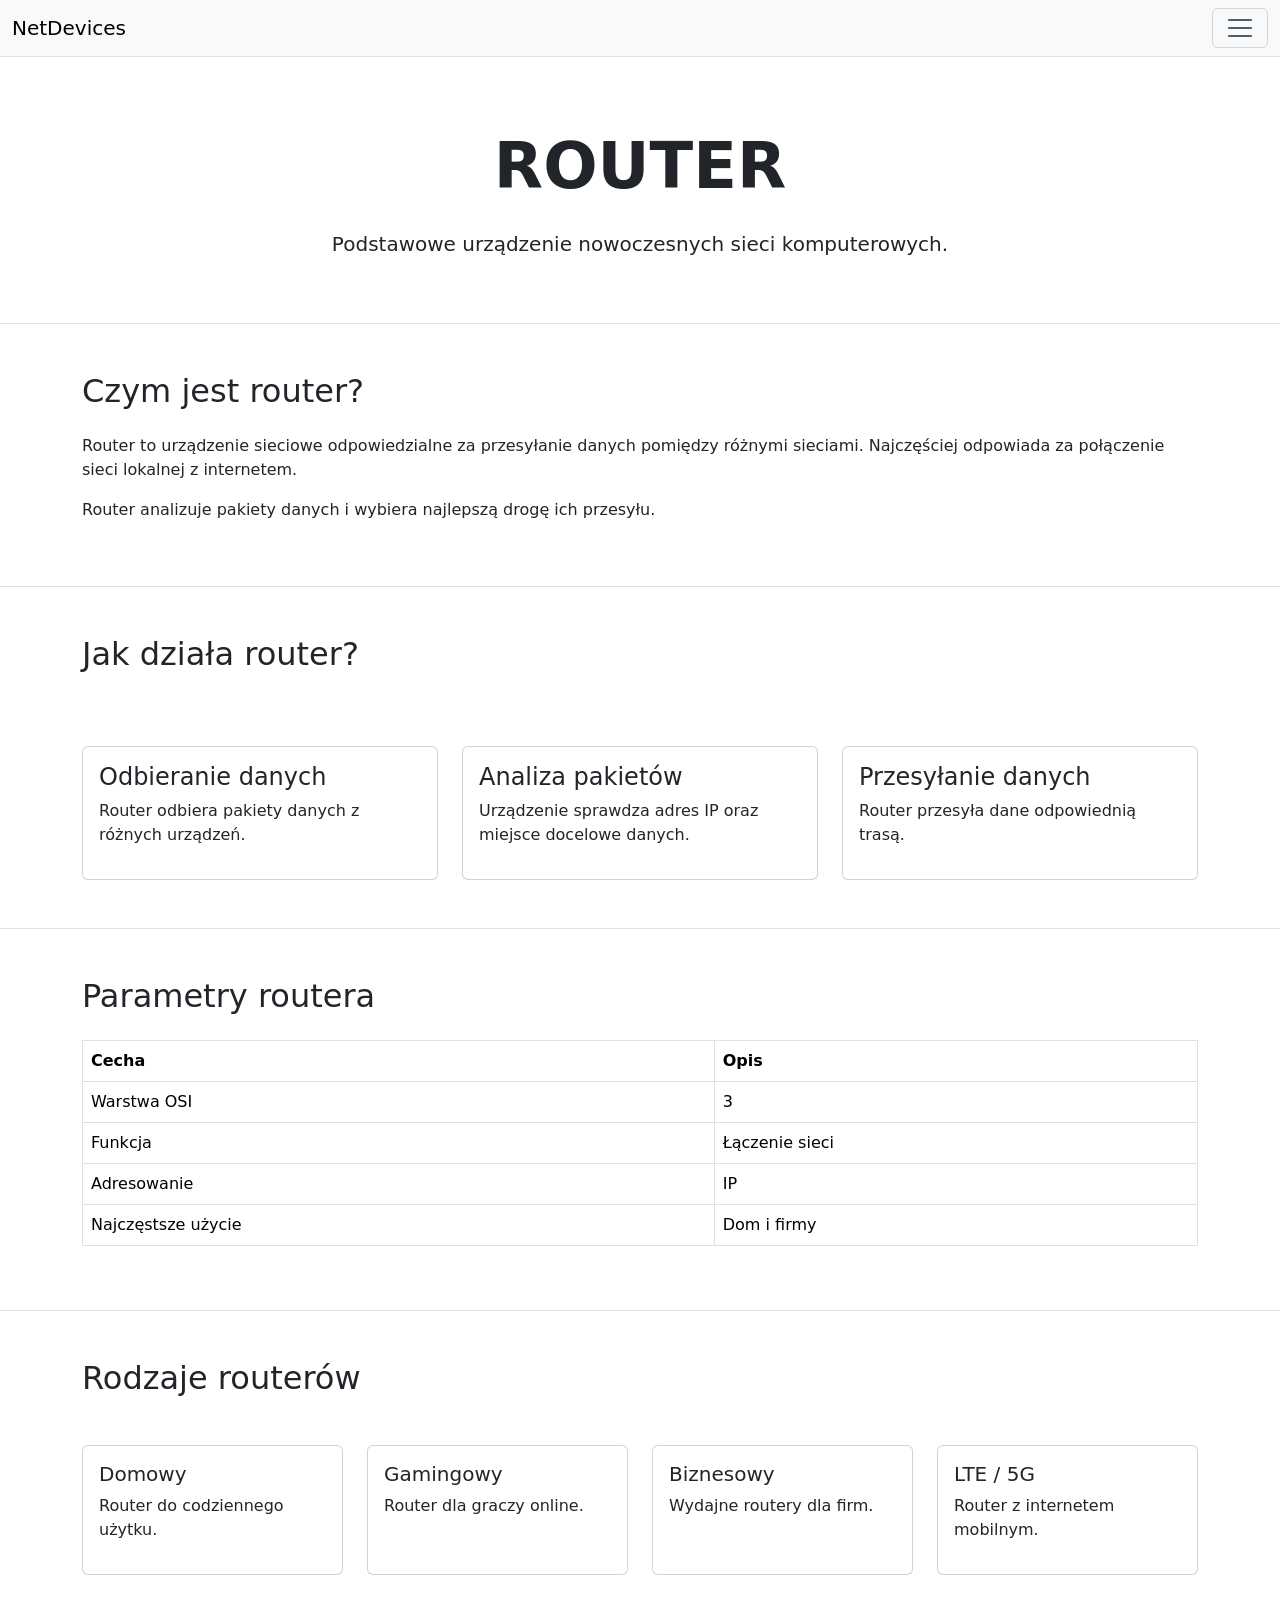
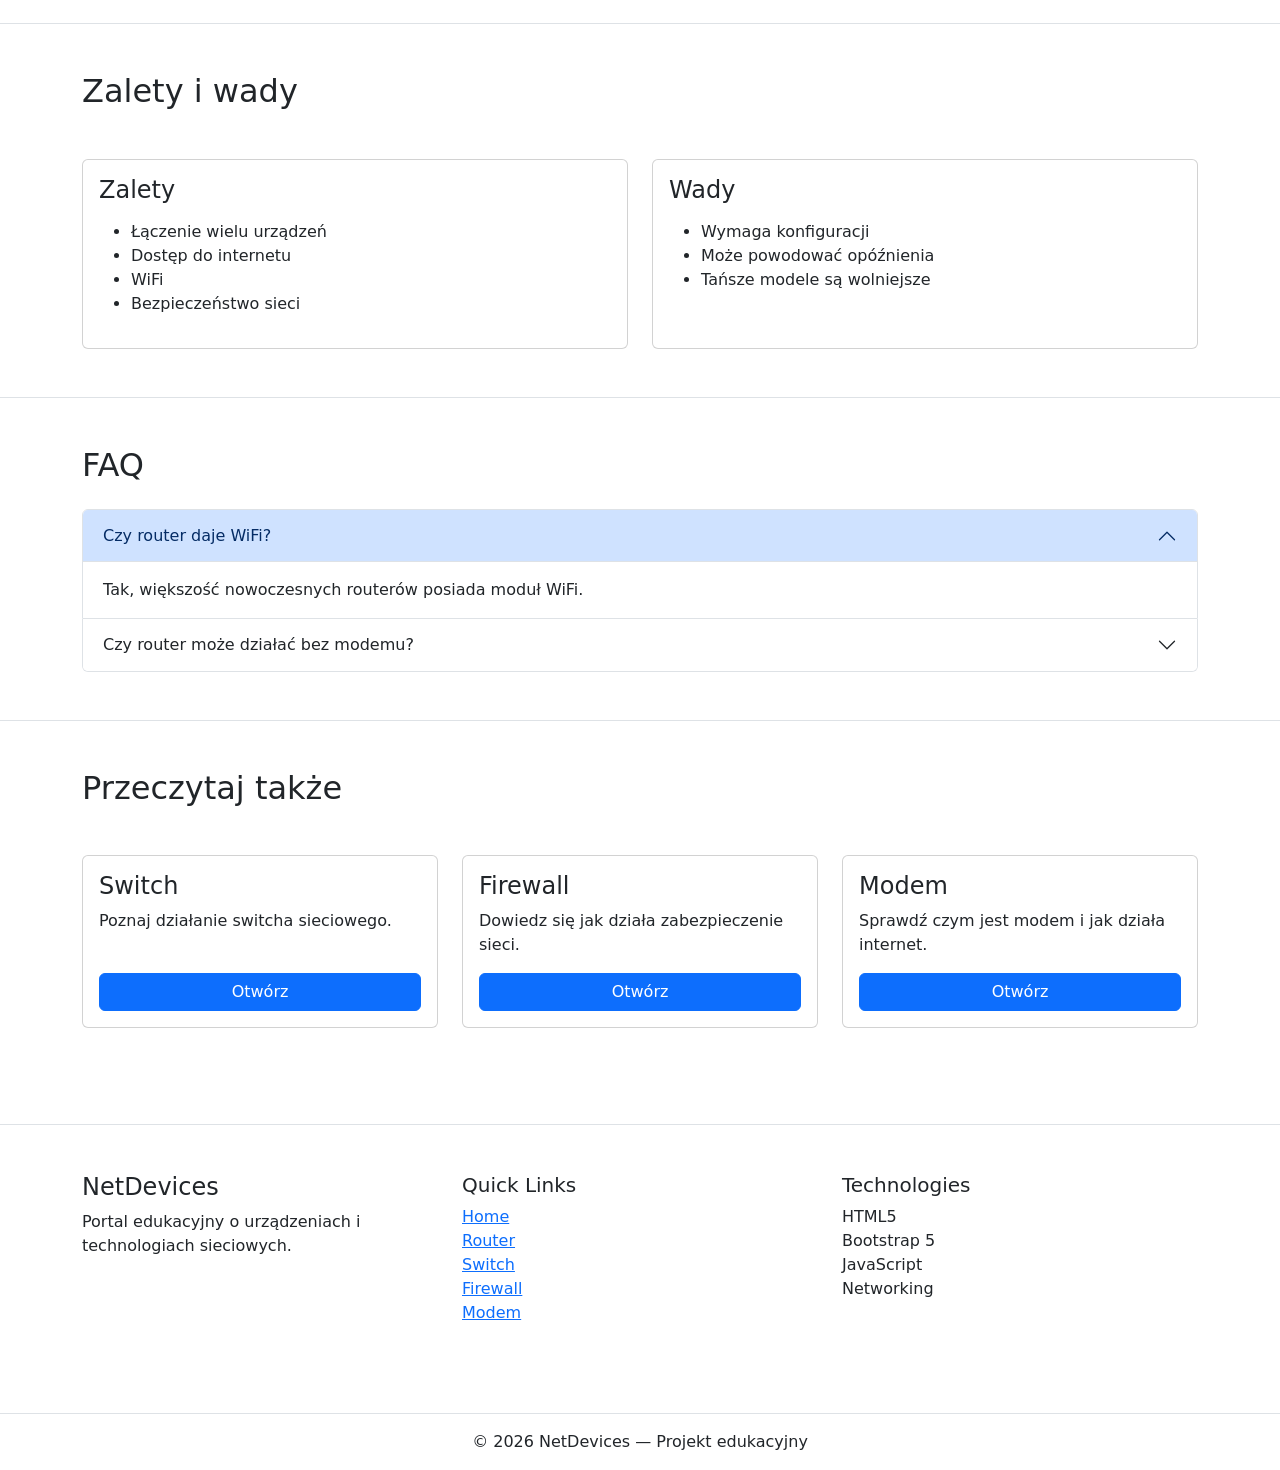
==== router.html @ 921798d5 "router od chata" ====
<!DOCTYPE html>
<html lang="pl">
<head>

    <meta charset="UTF-8">
    <meta name="viewport" content="width=device-width, initial-scale=1.0">

    <title>Router | NetDevices</title>

    <!-- BOOTSTRAP -->

    <link
        href="https://cdn.jsdelivr.net/npm/bootstrap@5.3.3/dist/css/bootstrap.min.css"
        rel="stylesheet"
    >

</head>
<body style="padding-top: 80px;">

    <!-- NAVBAR -->

    <nav class="navbar fixed-top bg-body-tertiary border-bottom">

        <div class="container-fluid">

            <!-- LOGO -->

            <a class="navbar-brand" href="index.html" id="logo">
                NetDevices
            </a>

            <!-- BUTTON -->

            <button
                class="navbar-toggler ms-auto"
                type="button"
                data-bs-toggle="collapse"
                data-bs-target="#menu"
            >

                <span class="navbar-toggler-icon"></span>

            </button>

            <!-- MENU -->

            <div
                class="collapse navbar-collapse position-absolute top-100 end-0 bg-body-tertiary p-3 border"
                id="menu"
            >

                <ul class="navbar-nav text-end">

                    <li class="nav-item">
                        <a class="nav-link" href="index.html">
                            Home
                        </a>
                    </li>

                    <li class="nav-item">
                        <a class="nav-link active" href="router.html">
                            Router
                        </a>
                    </li>

                    <li class="nav-item">
                        <a class="nav-link" href="switch.html">
                            Switch
                        </a>
                    </li>

                    <li class="nav-item">
                        <a class="nav-link" href="firewall.html">
                            Firewall
                        </a>
                    </li>

                    <li class="nav-item">
                        <a class="nav-link" href="modem.html">
                            Modem
                        </a>
                    </li>

                    <li class="nav-item">
                        <a class="nav-link" href="faq.html">
                            FAQ
                        </a>
                    </li>

                </ul>

            </div>

        </div>

    </nav>


    <!-- HERO -->

    <section class="py-5 text-center">

        <div class="container">

            <h1 class="display-3 fw-bold">
                ROUTER
            </h1>

            <p class="lead mt-4">

                Podstawowe urządzenie nowoczesnych
                sieci komputerowych.

            </p>

        </div>

    </section>


    <!-- CZYM JEST ROUTER -->

    <section class="py-5 border-top">

        <div class="container">

            <h2>
                Czym jest router?
            </h2>

            <p class="mt-4">

                Router to urządzenie sieciowe odpowiedzialne
                za przesyłanie danych pomiędzy różnymi sieciami.
                Najczęściej odpowiada za połączenie sieci lokalnej
                z internetem.

            </p>

            <p>

                Router analizuje pakiety danych i wybiera
                najlepszą drogę ich przesyłu.

            </p>

        </div>

    </section>


    <!-- JAK DZIAŁA -->

    <section class="py-5 border-top">

        <div class="container">

            <h2>
                Jak działa router?
            </h2>

            <div class="row mt-5 g-4">

                <div class="col-md-4">

                    <div class="card h-100">

                        <div class="card-body">

                            <h4>
                                Odbieranie danych
                            </h4>

                            <p>

                                Router odbiera pakiety danych
                                z różnych urządzeń.

                            </p>

                        </div>

                    </div>

                </div>


                <div class="col-md-4">

                    <div class="card h-100">

                        <div class="card-body">

                            <h4>
                                Analiza pakietów
                            </h4>

                            <p>

                                Urządzenie sprawdza adres IP
                                oraz miejsce docelowe danych.

                            </p>

                        </div>

                    </div>

                </div>


                <div class="col-md-4">

                    <div class="card h-100">

                        <div class="card-body">

                            <h4>
                                Przesyłanie danych
                            </h4>

                            <p>

                                Router przesyła dane
                                odpowiednią trasą.

                            </p>

                        </div>

                    </div>

                </div>

            </div>

        </div>

    </section>


    <!-- TABELA -->

    <section class="py-5 border-top">

        <div class="container">

            <h2>
                Parametry routera
            </h2>

            <div class="table-responsive mt-4">

                <table class="table table-bordered">

                    <thead>

                        <tr>

                            <th>Cecha</th>
                            <th>Opis</th>

                        </tr>

                    </thead>

                    <tbody>

                        <tr>

                            <td>Warstwa OSI</td>
                            <td>3</td>

                        </tr>

                        <tr>

                            <td>Funkcja</td>
                            <td>Łączenie sieci</td>

                        </tr>

                        <tr>

                            <td>Adresowanie</td>
                            <td>IP</td>

                        </tr>

                        <tr>

                            <td>Najczęstsze użycie</td>
                            <td>Dom i firmy</td>

                        </tr>

                    </tbody>

                </table>

            </div>

        </div>

    </section>


    <!-- RODZAJE -->

    <section class="py-5 border-top">

        <div class="container">

            <h2>
                Rodzaje routerów
            </h2>

            <div class="row g-4 mt-4">

                <div class="col-md-3">

                    <div class="card h-100">

                        <div class="card-body">

                            <h5>
                                Domowy
                            </h5>

                            <p>
                                Router do codziennego użytku.
                            </p>

                        </div>

                    </div>

                </div>


                <div class="col-md-3">

                    <div class="card h-100">

                        <div class="card-body">

                            <h5>
                                Gamingowy
                            </h5>

                            <p>
                                Router dla graczy online.
                            </p>

                        </div>

                    </div>

                </div>


                <div class="col-md-3">

                    <div class="card h-100">

                        <div class="card-body">

                            <h5>
                                Biznesowy
                            </h5>

                            <p>
                                Wydajne routery dla firm.
                            </p>

                        </div>

                    </div>

                </div>


                <div class="col-md-3">

                    <div class="card h-100">

                        <div class="card-body">

                            <h5>
                                LTE / 5G
                            </h5>

                            <p>
                                Router z internetem mobilnym.
                            </p>

                        </div>

                    </div>

                </div>

            </div>

        </div>

    </section>


    <!-- ZALETY I WADY -->

    <section class="py-5 border-top">

        <div class="container">

            <h2>
                Zalety i wady
            </h2>

            <div class="row mt-4 g-4">

                <!-- ZALETY -->

                <div class="col-md-6">

                    <div class="card h-100">

                        <div class="card-body">

                            <h4>
                                Zalety
                            </h4>

                            <ul class="mt-3">

                                <li>Łączenie wielu urządzeń</li>
                                <li>Dostęp do internetu</li>
                                <li>WiFi</li>
                                <li>Bezpieczeństwo sieci</li>

                            </ul>

                        </div>

                    </div>

                </div>


                <!-- WADY -->

                <div class="col-md-6">

                    <div class="card h-100">

                        <div class="card-body">

                            <h4>
                                Wady
                            </h4>

                            <ul class="mt-3">

                                <li>Wymaga konfiguracji</li>
                                <li>Może powodować opóźnienia</li>
                                <li>Tańsze modele są wolniejsze</li>

                            </ul>

                        </div>

                    </div>

                </div>

            </div>

        </div>

    </section>


    <!-- FAQ -->

    <section class="py-5 border-top">

        <div class="container">

            <h2>
                FAQ
            </h2>

            <div class="accordion mt-4">

                <!-- ITEM -->

                <div class="accordion-item">

                    <h2 class="accordion-header">

                        <button
                            class="accordion-button"
                            type="button"
                            data-bs-toggle="collapse"
                            data-bs-target="#faq1"
                        >

                            Czy router daje WiFi?

                        </button>

                    </h2>

                    <div
                        id="faq1"
                        class="accordion-collapse collapse show"
                    >

                        <div class="accordion-body">

                            Tak, większość nowoczesnych routerów
                            posiada moduł WiFi.

                        </div>

                    </div>

                </div>


                <!-- ITEM -->

                <div class="accordion-item">

                    <h2 class="accordion-header">

                        <button
                            class="accordion-button collapsed"
                            type="button"
                            data-bs-toggle="collapse"
                            data-bs-target="#faq2"
                        >

                            Czy router może działać bez modemu?

                        </button>

                    </h2>

                    <div
                        id="faq2"
                        class="accordion-collapse collapse"
                    >

                        <div class="accordion-body">

                            Router potrzebuje połączenia z internetem,
                            które zwykle dostarcza modem.

                        </div>

                    </div>

                </div>

            </div>

        </div>

    </section>


    <!-- INNE URZĄDZENIA -->

    <section class="py-5 border-top">

        <div class="container">

            <h2>
                Przeczytaj także
            </h2>

            <div class="row g-4 mt-4">

                <div class="col-md-4">

                    <div class="card h-100">

                        <div class="card-body d-flex flex-column">

                            <h4>
                                Switch
                            </h4>

                            <p>

                                Poznaj działanie switcha
                                sieciowego.

                            </p>

                            <a href="switch.html" class="btn btn-primary mt-auto">
                                Otwórz
                            </a>

                        </div>

                    </div>

                </div>


                <div class="col-md-4">

                    <div class="card h-100">

                        <div class="card-body d-flex flex-column">

                            <h4>
                                Firewall
                            </h4>

                            <p>

                                Dowiedz się jak działa
                                zabezpieczenie sieci.

                            </p>

                            <a href="firewall.html" class="btn btn-primary mt-auto">
                                Otwórz
                            </a>

                        </div>

                    </div>

                </div>


                <div class="col-md-4">

                    <div class="card h-100">

                        <div class="card-body d-flex flex-column">

                            <h4>
                                Modem
                            </h4>

                            <p>

                                Sprawdź czym jest modem
                                i jak działa internet.

                            </p>

                            <a href="modem.html" class="btn btn-primary mt-auto">
                                Otwórz
                            </a>

                        </div>

                    </div>

                </div>

            </div>

        </div>

    </section>


    <!-- FOOTER -->

    <footer class="mt-5 border-top">

        <div class="container py-5">

            <div class="row">

                <!-- OPIS -->

                <div class="col-md-4 mb-4">

                    <h4>
                        NetDevices
                    </h4>

                    <p>

                        Portal edukacyjny o urządzeniach
                        i technologiach sieciowych.

                    </p>

                </div>


                <!-- QUICK LINKS -->

                <div class="col-md-4 mb-4">

                    <h5>
                        Quick Links
                    </h5>

                    <ul class="list-unstyled">

                        <li><a href="index.html">Home</a></li>
                        <li><a href="router.html">Router</a></li>
                        <li><a href="switch.html">Switch</a></li>
                        <li><a href="firewall.html">Firewall</a></li>
                        <li><a href="modem.html">Modem</a></li>

                    </ul>

                </div>


                <!-- TECHNOLOGIE -->

                <div class="col-md-4 mb-4">

                    <h5>
                        Technologies
                    </h5>

                    <ul class="list-unstyled">

                        <li>HTML5</li>
                        <li>Bootstrap 5</li>
                        <li>JavaScript</li>
                        <li>Networking</li>

                    </ul>

                </div>

            </div>

        </div>


        <!-- COPYRIGHT -->

        <div class="text-center py-3 border-top">

            <p class="mb-0">

                © 2026 NetDevices —
                Projekt edukacyjny

            </p>

        </div>

    </footer>


    <!-- JS -->

    <script>

        document.getElementById("logo").addEventListener("click", function(e) {

            e.preventDefault();

            if (!window.location.pathname.includes("router.html")) {

                window.location.href = "index.html";
                return;

            }

            window.scrollTo({

                top: 0,
                behavior: "smooth"

            });

        });

    </script>


    <!-- BOOTSTRAP JS -->

    <script
        src="https://cdn.jsdelivr.net/npm/bootstrap@5.3.3/dist/js/bootstrap.bundle.min.js">
    </script>

</body>
</html>
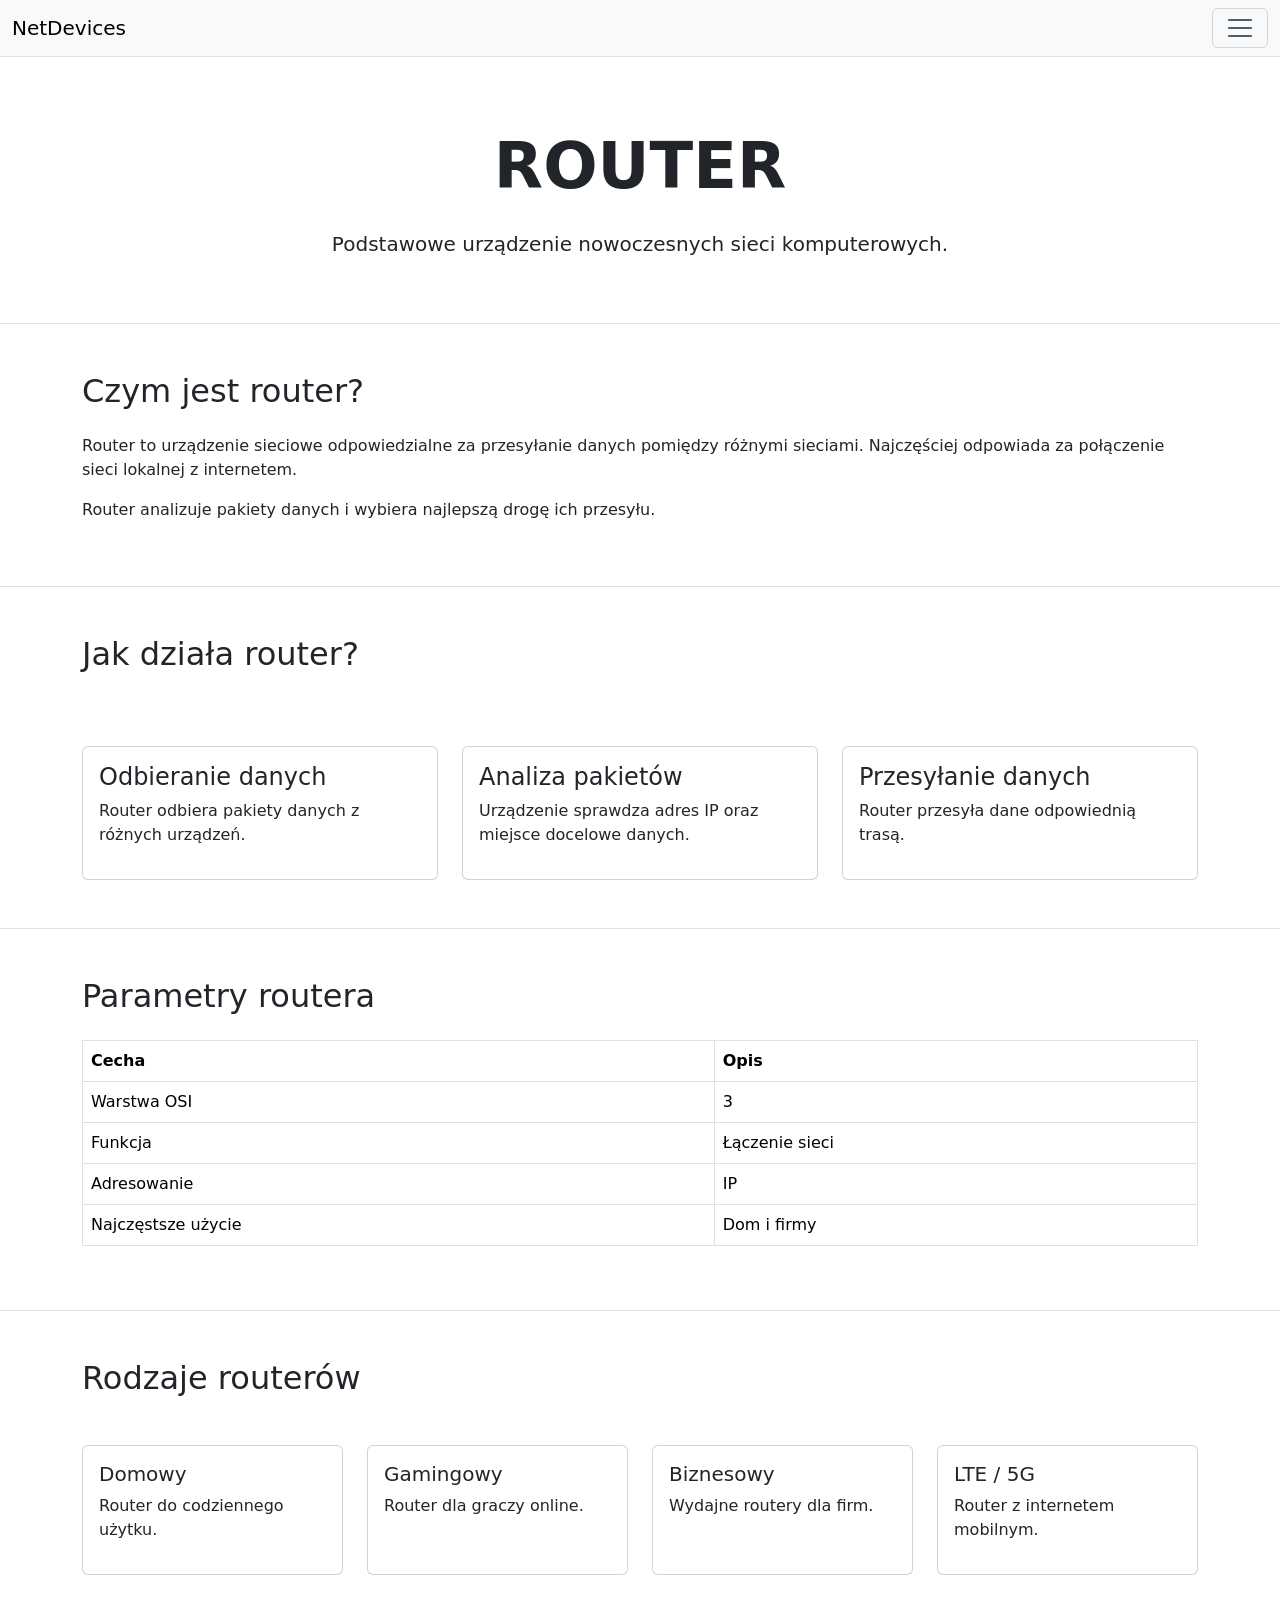
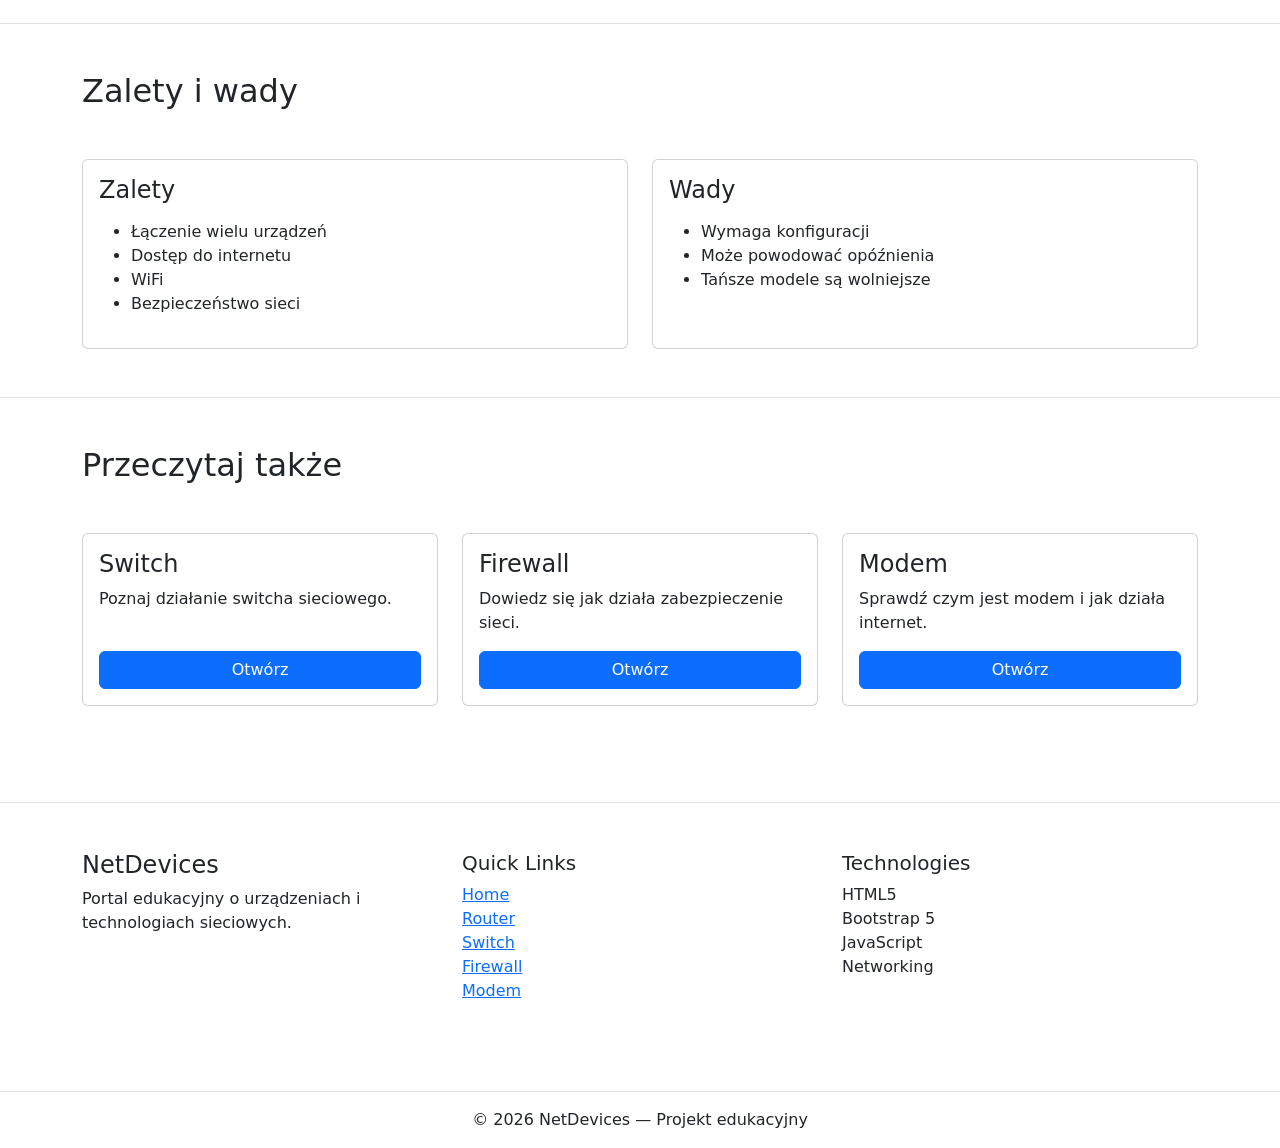
==== commit 745ed5f0: "Usuniete FAQ" ====
--- a/router.html
+++ b/router.html
@@ -480,96 +480,6 @@
     </section>
 
 
-    <!-- FAQ -->
-
-    <section class="py-5 border-top">
-
-        <div class="container">
-
-            <h2>
-                FAQ
-            </h2>
-
-            <div class="accordion mt-4">
-
-                <!-- ITEM -->
-
-                <div class="accordion-item">
-
-                    <h2 class="accordion-header">
-
-                        <button
-                            class="accordion-button"
-                            type="button"
-                            data-bs-toggle="collapse"
-                            data-bs-target="#faq1"
-                        >
-
-                            Czy router daje WiFi?
-
-                        </button>
-
-                    </h2>
-
-                    <div
-                        id="faq1"
-                        class="accordion-collapse collapse show"
-                    >
-
-                        <div class="accordion-body">
-
-                            Tak, większość nowoczesnych routerów
-                            posiada moduł WiFi.
-
-                        </div>
-
-                    </div>
-
-                </div>
-
-
-                <!-- ITEM -->
-
-                <div class="accordion-item">
-
-                    <h2 class="accordion-header">
-
-                        <button
-                            class="accordion-button collapsed"
-                            type="button"
-                            data-bs-toggle="collapse"
-                            data-bs-target="#faq2"
-                        >
-
-                            Czy router może działać bez modemu?
-
-                        </button>
-
-                    </h2>
-
-                    <div
-                        id="faq2"
-                        class="accordion-collapse collapse"
-                    >
-
-                        <div class="accordion-body">
-
-                            Router potrzebuje połączenia z internetem,
-                            które zwykle dostarcza modem.
-
-                        </div>
-
-                    </div>
-
-                </div>
-
-            </div>
-
-        </div>
-
-    </section>
-
-
     <!-- INNE URZĄDZENIA -->
 
     <section class="py-5 border-top">
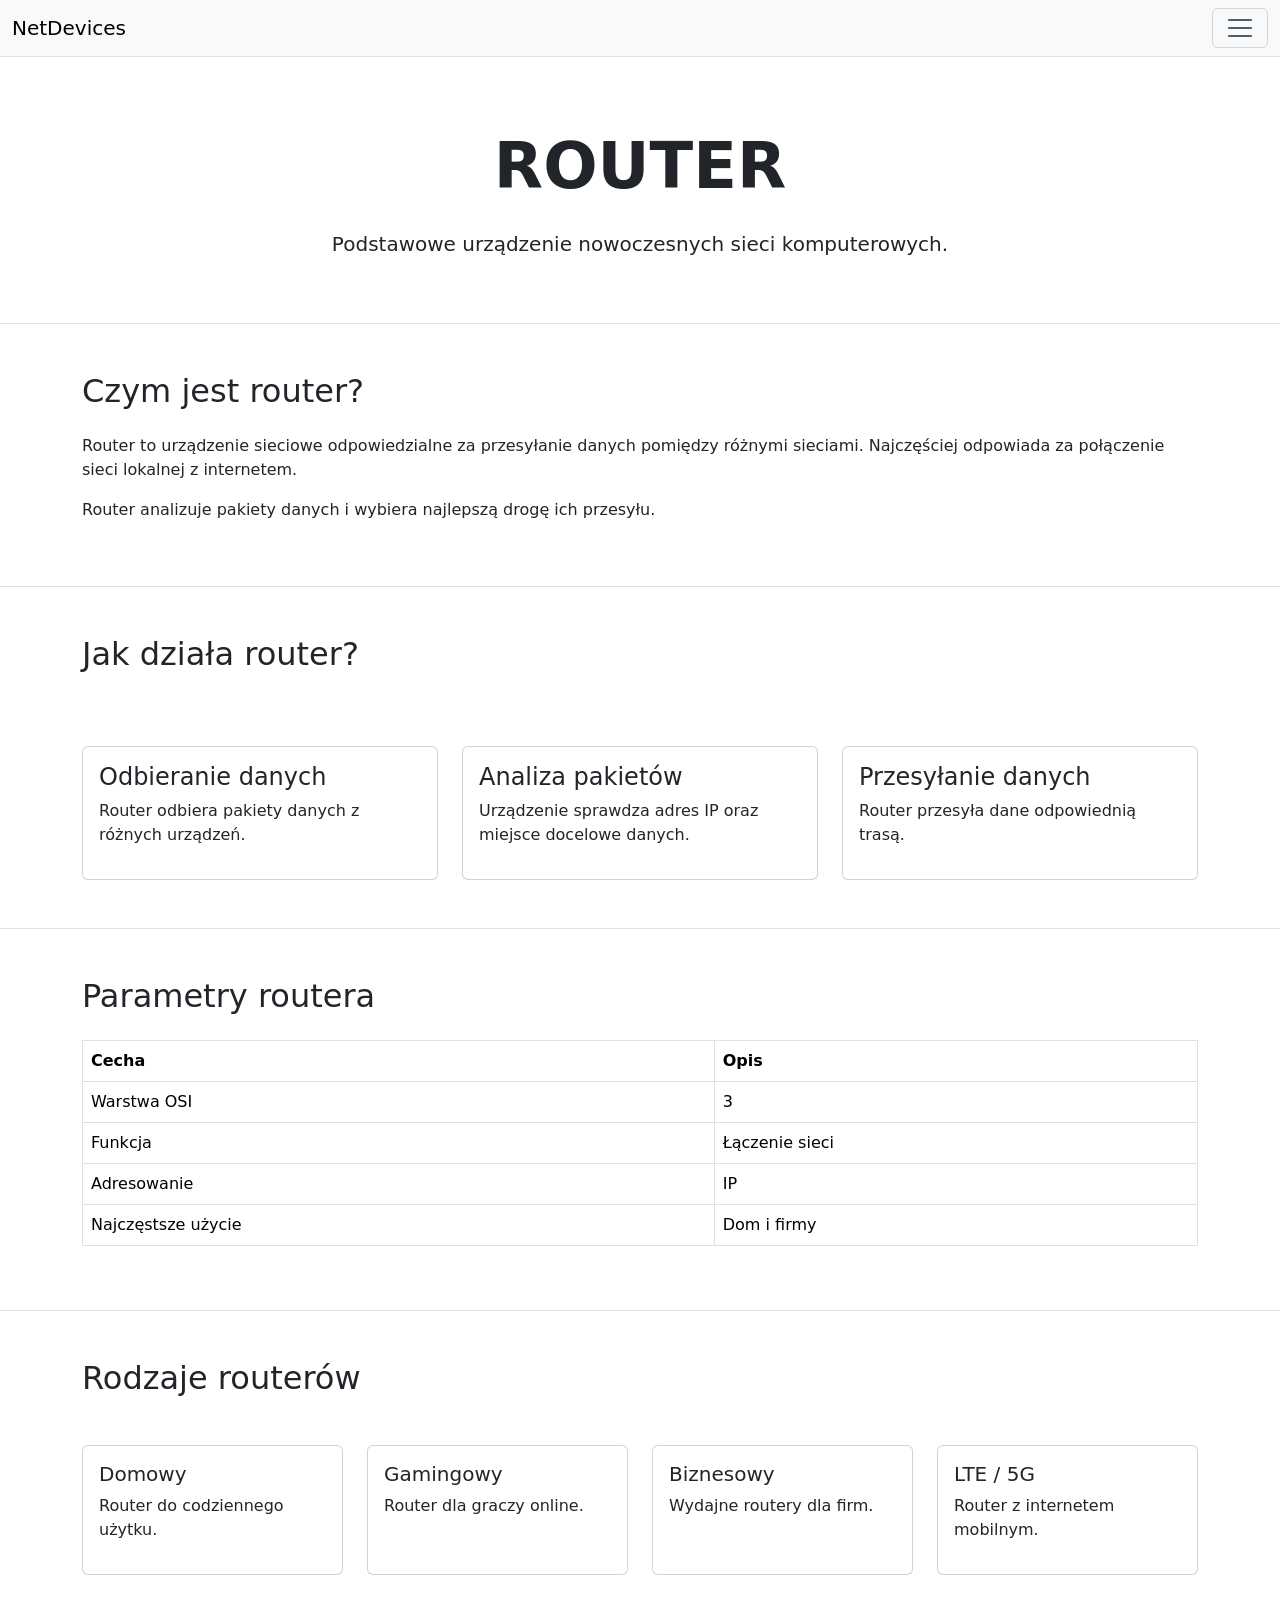
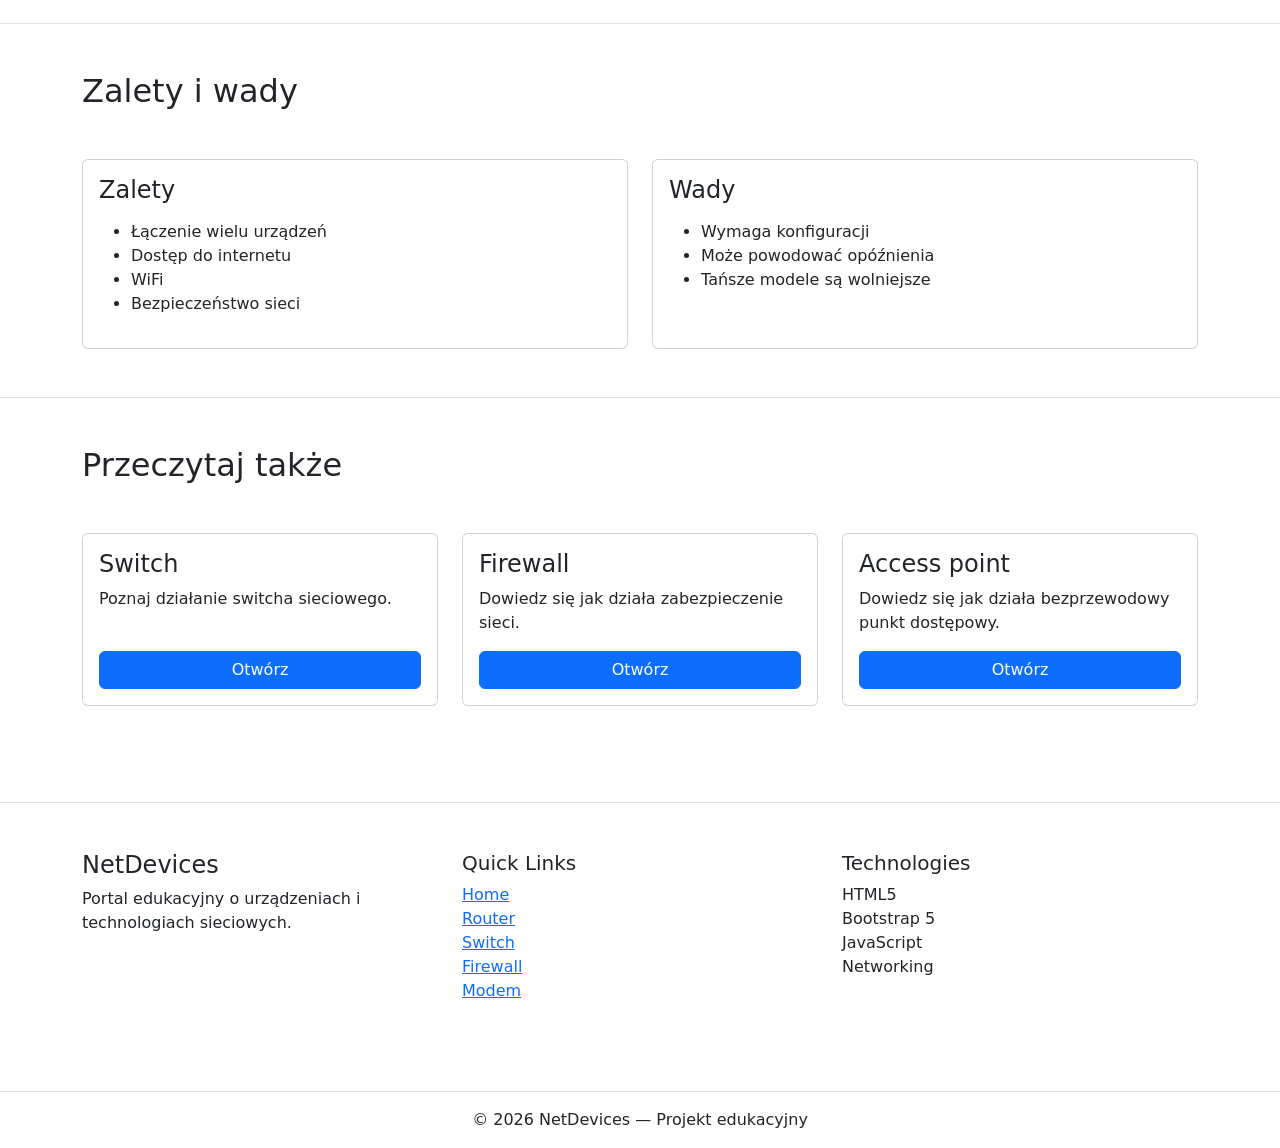
==== commit d51b531f: "lekkie zmiany" ====
--- a/router.html
+++ b/router.html
@@ -555,17 +555,15 @@
                         <div class="card-body d-flex flex-column">
 
                             <h4>
-                                Modem
+                                Access point
                             </h4>
 
                             <p>
-
-                                Sprawdź czym jest modem
-                                i jak działa internet.
-
-                            </p>
-
-                            <a href="modem.html" class="btn btn-primary mt-auto">
+                                Dowiedz się jak działa
+                                bezprzewodowy punkt dostępowy.
+                            </p>
+
+                            <a href="Access-point.html" class="btn btn-primary mt-auto">
                                 Otwórz
                             </a>
 
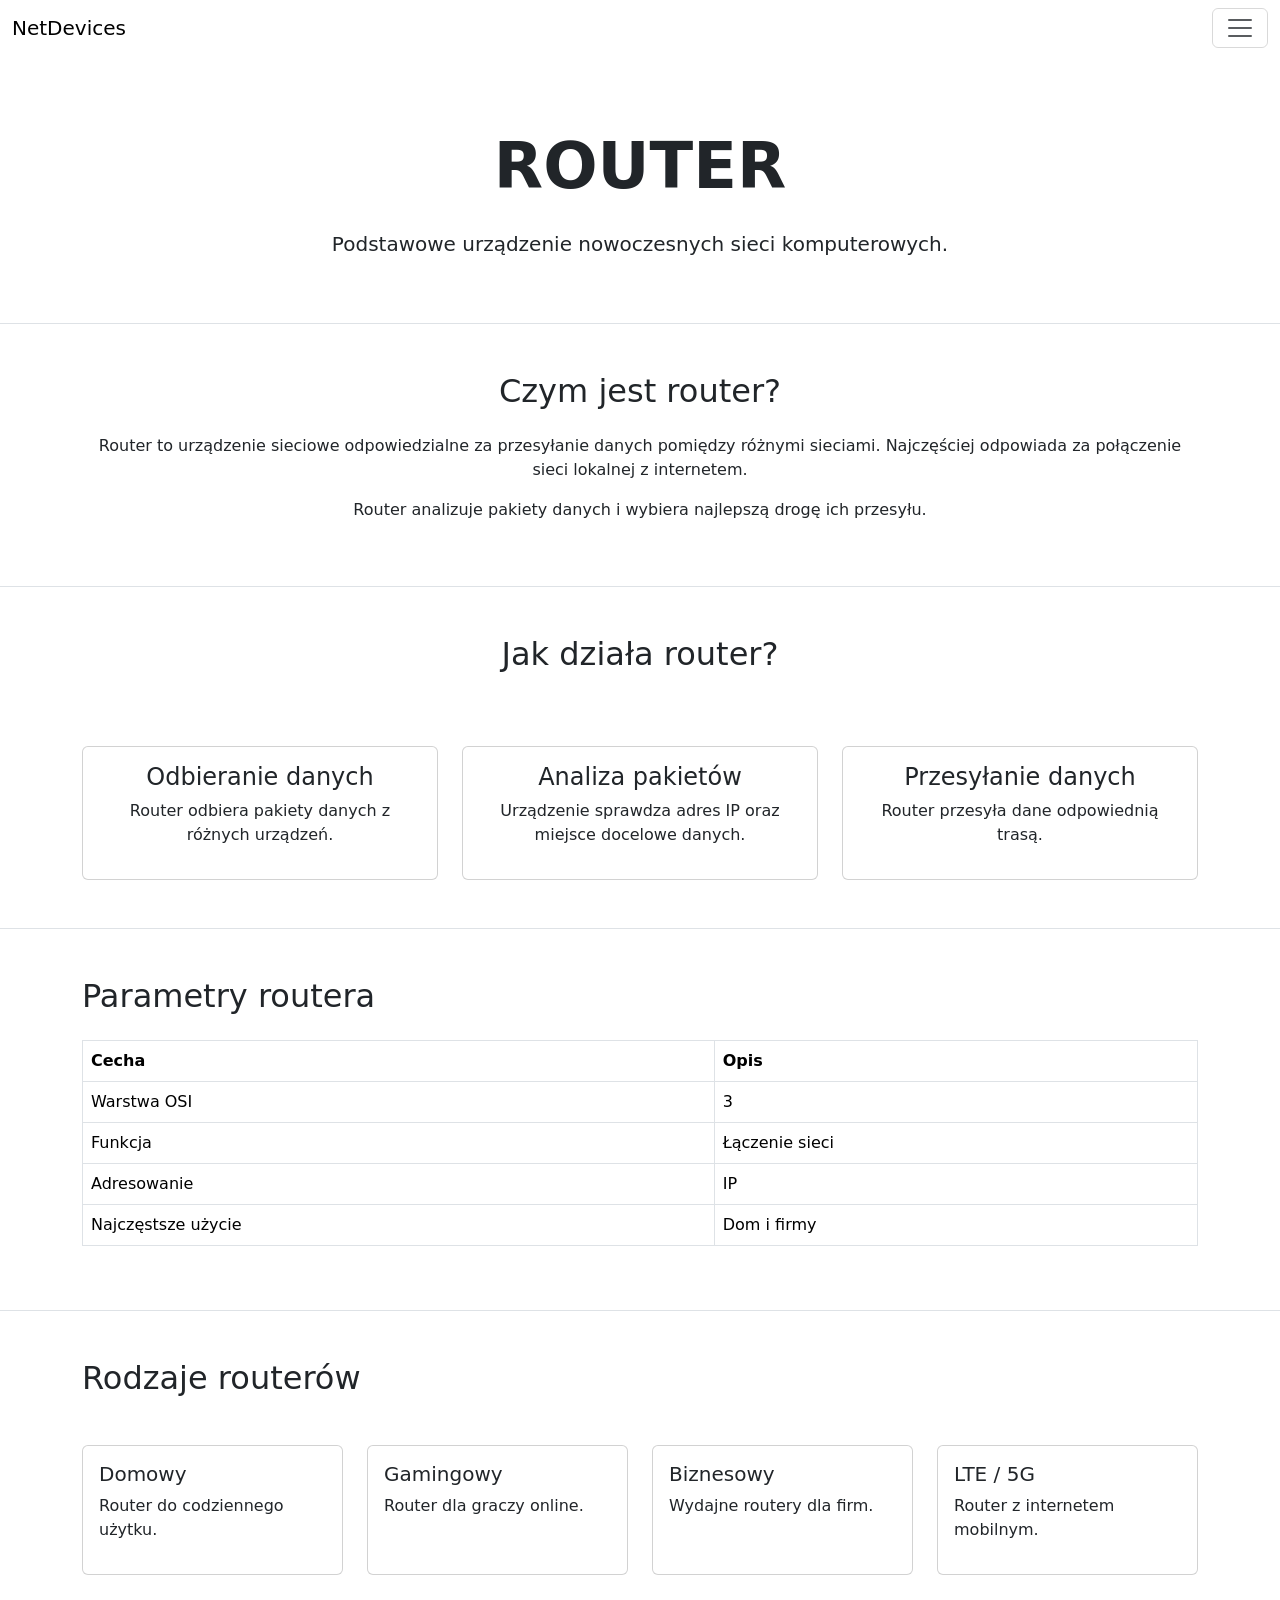
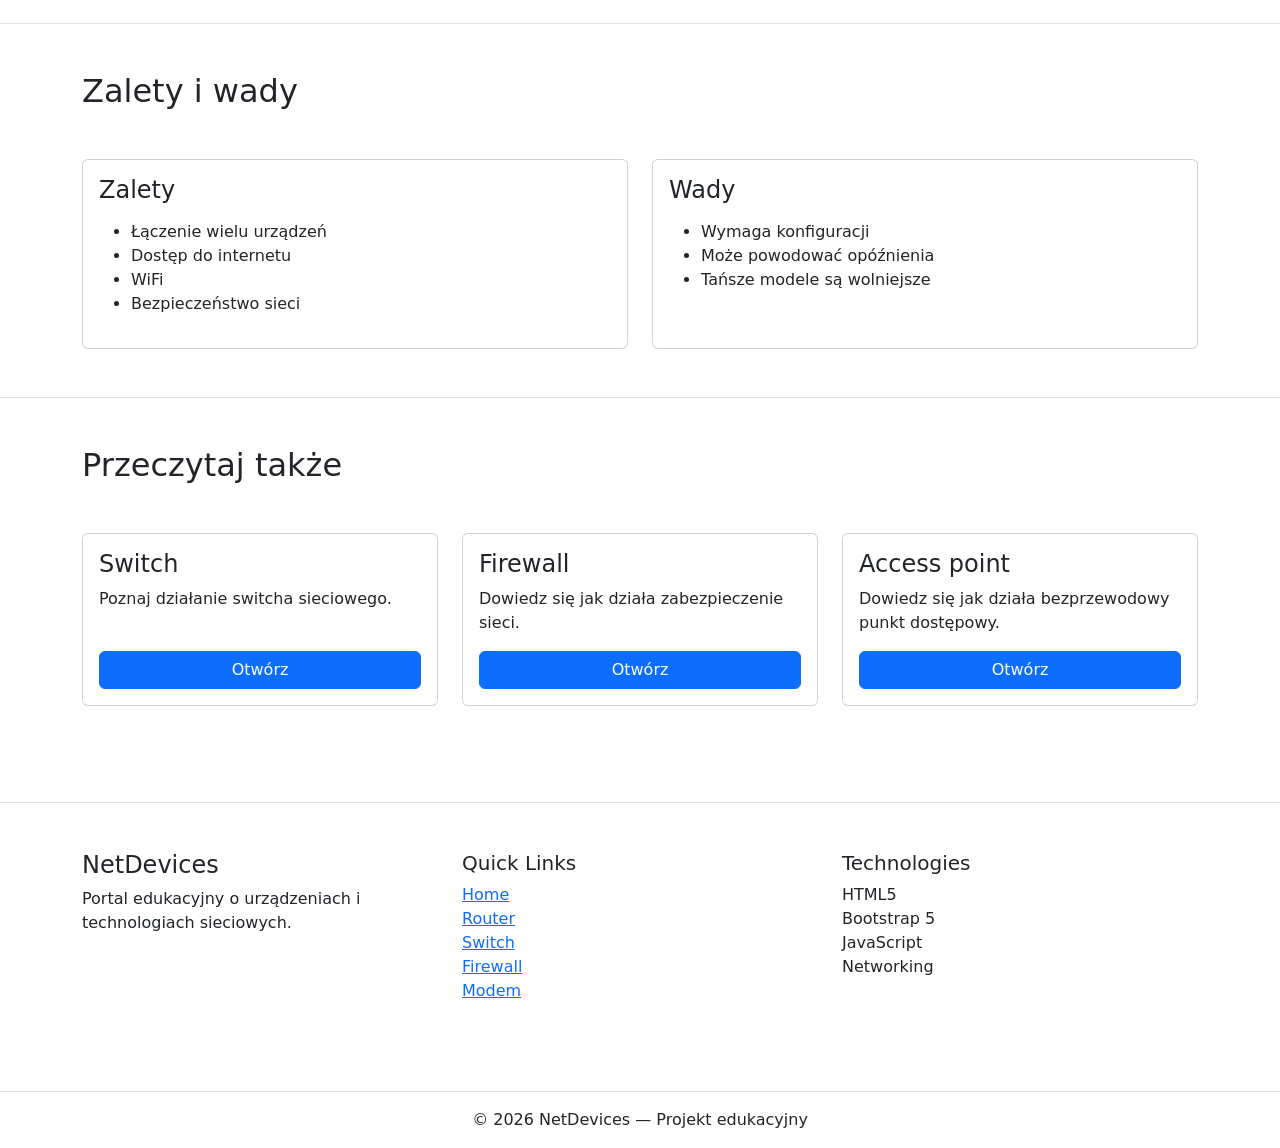
==== commit e759f2c4: "lekkie zmiany w routerze" ====
--- a/router.html
+++ b/router.html
@@ -13,13 +13,14 @@
         href="https://cdn.jsdelivr.net/npm/bootstrap@5.3.3/dist/css/bootstrap.min.css"
         rel="stylesheet"
     >
+    <link rel="stylesheet" href="index.css">
 
 </head>
 <body style="padding-top: 80px;">
 
     <!-- NAVBAR -->
 
-    <nav class="navbar fixed-top bg-body-tertiary border-bottom">
+    <nav class="navbar fixed-top ">
 
         <div class="container-fluid">
 
@@ -45,7 +46,7 @@
             <!-- MENU -->
 
             <div
-                class="collapse navbar-collapse position-absolute top-100 end-0 bg-body-tertiary p-3 border"
+                class="collapse navbar-collapse position-absolute top-100 end-0  p-3 "
                 id="menu"
             >
 
@@ -122,7 +123,7 @@
 
     <section class="py-5 border-top">
 
-        <div class="container">
+        <div class="container text-center">
 
             <h2>
                 Czym jest router?
@@ -153,7 +154,7 @@
 
     <section class="py-5 border-top">
 
-        <div class="container">
+        <div class="container text-center">
 
             <h2>
                 Jak działa router?
--- a/index.css
+++ b/index.css
@@ -0,0 +1,3 @@
+body {
+    padding-top: 70px;
+}
